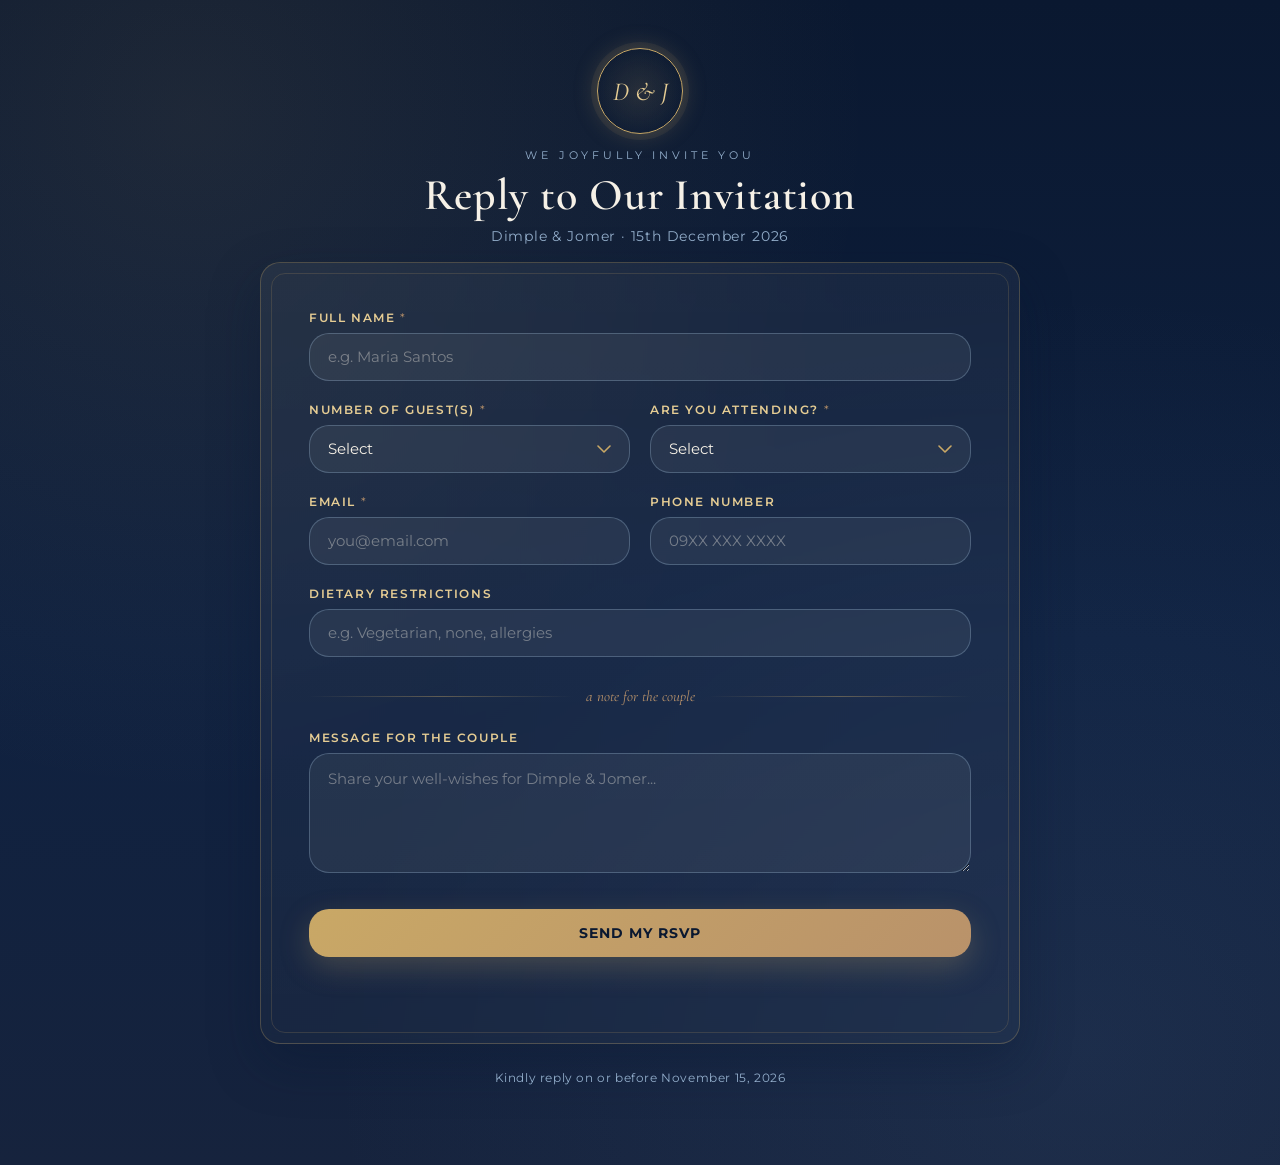
==== rsvp.html @ a014644e "Add files via upload" ====
<!DOCTYPE html>
<html lang="en">
<head>
<meta charset="UTF-8">
<meta name="viewport" content="width=device-width, initial-scale=1.0">
<title>RSVP — Dimple & Jomer</title>
<link rel="preconnect" href="https://fonts.googleapis.com">
<link href="https://fonts.googleapis.com/css2?family=Montserrat:wght@300;400;500;600;700;800&family=Cormorant+Garamond:ital,wght@0,500;0,600;1,500&display=swap" rel="stylesheet">
    <link rel="stylesheet" href="rsvp.css">
</head>
<body>

<div class="decor" id="decor"></div>

<div class="wrap">
  <div class="crest">
    <div class="monogram">D&nbsp;&amp;&nbsp;J</div>
    <div class="eyebrow">We Joyfully Invite You</div>
    <h1>Reply to Our Invitation</h1>
    <div class="sub">Dimple &amp; Jomer · 15th December 2026</div>
  </div>

  <form class="card" id="rsvpForm" novalidate>

    <div class="field">
      <label for="fullName">Full Name <span class="required">*</span></label>
      <input type="text" id="fullName" name="fullName" placeholder="e.g. Maria Santos" required>
    </div>

    <div class="row2">
      <div class="field">
        <label for="numGuests">Number of Guest(s) <span class="required">*</span></label>
        <select id="numGuests" name="numGuests" required>
          <option value="" disabled selected>Select</option>
          <option value="1">1</option>
          <option value="2">2</option>
          <option value="3">3</option>
          <option value="4">4</option>
          <option value="5">5</option>
        </select>
      </div>
      <div class="field">
        <label for="attending">Are you attending? <span class="required">*</span></label>
        <select id="attending" name="attending" required>
          <option value="" disabled selected>Select</option>
          <option value="Yes, I'll be there.">Yes, I'll be there.</option>
          <option value="No, I can't make it.">No, I can't make it.</option>
        </select>
      </div>
    </div>

    <div class="row2">
      <div class="field">
        <label for="email">Email <span class="required">*</span></label>
        <input type="email" id="email" name="email" placeholder="you@email.com" required>
      </div>
      <div class="field">
        <label for="phone">Phone Number</label>
        <input type="tel" id="phone" name="phone" placeholder="09XX XXX XXXX">
      </div>
    </div>

    <div class="field">
      <label for="diet">Dietary Restrictions</label>
      <input type="text" id="diet" name="diet" placeholder="e.g. Vegetarian, none, allergies">
    </div>

    <div class="divider">a note for the couple</div>

    <div class="field">
      <label for="message">Message for the Couple</label>
      <textarea id="message" name="message" placeholder="Share your well-wishes for Dimple & Jomer..."></textarea>
    </div>

    <button type="submit" class="submit-btn" id="submitBtn">Send My RSVP</button>
    <div class="status-msg" id="statusMsg"></div>
  </form>

  <div class="footer-note">Kindly reply on or before November 15, 2026</div>
</div>

<!-- success modal -->
<div class="success-overlay" id="successOverlay">
  <div class="success-box">
    <div class="icon">✦</div>
    <h3>Thank You!</h3>
    <p>Your RSVP has been received with love. We can't wait to celebrate this day with you.</p>
    <button id="closeSuccess">Close</button>
  </div>
</div>
</body>
    <script src="rsvp.js"></script>
</html>
---- rsvp.css ----
:root{
    --navy:#0f2140;
    --navy-deep:#0a1830;
    --blue:#4d6f9c;
    --blue-soft:#93aecb;
    --brown:#7a5a3a;
    --brown-soft:#b9926a;
    --cream:#f6f1e7;
    --cream-dim:#eee6d6;
    --gold:#c9a866;
    --gold-bright:#e6cd94;
    --white:#ffffff;
    --radius:20px;
    --shadow: 0 20px 50px rgba(10,24,48,.35);
  }

  *{box-sizing:border-box;}
  html,body{margin:0;padding:0;}
  body{
    font-family:'Montserrat', Arial, sans-serif;
    background:
      radial-gradient(circle at 15% 10%, rgba(201,168,102,.10), transparent 45%),
      radial-gradient(circle at 85% 90%, rgba(77,111,156,.14), transparent 50%),
      linear-gradient(180deg, var(--navy-deep) 0%, var(--navy) 55%, #16233d 100%);
    min-height:100vh;
    color:var(--cream);
    position:relative;
    overflow-x:hidden;
    padding:48px 16px 80px;
  }

  /* ---------- floating decorative elements ---------- */
  .decor{
    position:fixed; inset:0; pointer-events:none; z-index:0; overflow:hidden;
  }
  .petal, .confetti, .rose{
    position:absolute; top:-8%; opacity:.85; will-change:transform;
    animation:fall linear infinite;
  }
  .petal{
    width:16px;height:16px;
    background:radial-gradient(circle at 30% 30%, #e8b3ac, #c0483f 70%);
    border-radius:0 60% 0 60%;
    filter:drop-shadow(0 2px 4px rgba(0,0,0,.25));
  }
  .confetti{
    width:8px;height:14px;
    background:var(--gold-bright);
    border-radius:2px;
  }
  .rose{
    width:22px;height:22px;
  }
  .rose svg{width:100%;height:100%;}

  @keyframes fall{
    0%{ transform:translateY(-10vh) translateX(0) rotate(0deg); }
    100%{ transform:translateY(110vh) translateX(var(--drift,40px)) rotate(360deg); }
  }
  @keyframes sway{
    0%,100%{ margin-left:0; }
    50%{ margin-left:30px; }
  }

  /* ---------- layout ---------- */
  .wrap{
    max-width:760px;
    margin:0 auto;
    position:relative;
    z-index:2;
  }

  .crest{
    text-align:center;
    margin-bottom:18px;
    opacity:0;
    animation:fadeDown 1s ease forwards;
  }
  .crest .monogram{
    width:86px;height:86px;
    margin:0 auto 14px;
    border-radius:50%;
    border:1.5px solid var(--gold);
    display:flex;align-items:center;justify-content:center;
    font-family:'Cormorant Garamond', serif;
    font-style:italic;
    font-size:26px;
    color:var(--gold-bright);
    background: radial-gradient(circle, rgba(201,168,102,.12), transparent 70%);
    box-shadow:0 0 0 6px rgba(201,168,102,.08), 0 0 25px rgba(201,168,102,.25);
    animation:glow 3.5s ease-in-out infinite;
  }
  @keyframes glow{
    0%,100%{ box-shadow:0 0 0 6px rgba(201,168,102,.08), 0 0 18px rgba(201,168,102,.2); }
    50%{ box-shadow:0 0 0 8px rgba(201,168,102,.14), 0 0 32px rgba(201,168,102,.4); }
  }
  .crest .eyebrow{
    letter-spacing:.35em;
    font-size:11px;
    color:var(--blue-soft);
    text-transform:uppercase;
    margin-bottom:6px;
  }
  .crest h1{
    font-family:'Cormorant Garamond', serif;
    font-weight:600;
    font-size:clamp(30px,5vw,44px);
    margin:0 0 6px;
    color:var(--cream);
    letter-spacing:.02em;
  }
  .crest .sub{
    color:var(--blue-soft);
    font-size:13.5px;
    letter-spacing:.06em;
  }

  @keyframes fadeDown{
    from{opacity:0; transform:translateY(-16px);}
    to{opacity:1; transform:translateY(0);}
  }
  @keyframes fadeUp{
    from{opacity:0; transform:translateY(28px);}
    to{opacity:1; transform:translateY(0);}
  }

  .card{
    background:linear-gradient(180deg, rgba(255,255,255,.05), rgba(255,255,255,.02));
    border:1px solid rgba(201,168,102,.28);
    border-radius:var(--radius);
    padding:clamp(24px,5vw,48px);
    backdrop-filter:blur(6px);
    box-shadow:var(--shadow);
    position:relative;
    opacity:0;
    animation:fadeUp .9s ease .25s forwards;
  }
  .card::before{
    content:"";
    position:absolute; inset:10px;
    border:1px solid rgba(201,168,102,.18);
    border-radius:14px;
    pointer-events:none;
  }

  .field{
    margin-bottom:22px;
    position:relative;
  }
  .field label{
    display:block;
    font-size:11.5px;
    letter-spacing:.14em;
    text-transform:uppercase;
    color:var(--gold-bright);
    margin-bottom:8px;
    font-weight:600;
  }
  .field .required{ color:var(--brown-soft); font-weight:400; }

  input[type="text"],
  input[type="email"],
  input[type="tel"],
  select,
  textarea{
    width:100%;
    background:rgba(246,241,231,.06);
    border:1px solid rgba(147,174,203,.35);
    border-radius:var(--radius);
    padding:14px 18px;
    color:var(--cream);
    font-family:'Montserrat', Arial, sans-serif;
    font-size:14.5px;
    outline:none;
    transition:border-color .25s ease, box-shadow .25s ease, background .25s ease;
  }
  textarea{ resize:vertical; min-height:120px; line-height:1.6; }

  input::placeholder, textarea::placeholder{ color:rgba(246,241,231,.38); }

  input:focus, select:focus, textarea:focus{
    border-color:var(--gold);
    background:rgba(246,241,231,.1);
    box-shadow:0 0 0 3px rgba(201,168,102,.18);
  }

  select{
    appearance:none;
    -webkit-appearance:none;
    background-image:url("data:image/svg+xml;utf8,<svg xmlns='http://www.w3.org/2000/svg' width='14' height='9' viewBox='0 0 14 9'><path d='M1 1l6 6 6-6' stroke='%23c9a866' stroke-width='1.6' fill='none' stroke-linecap='round' stroke-linejoin='round'/></svg>");
    background-repeat:no-repeat;
    background-position:right 18px center;
    padding-right:42px;
    cursor:pointer;
  }
  select option{ background:var(--navy); color:var(--cream); }

  .row2{
    display:grid;
    grid-template-columns:1fr 1fr;
    gap:20px;
  }
  @media (max-width:600px){
    .row2{ grid-template-columns:1fr; }
  }

  .divider{
    display:flex; align-items:center; gap:14px;
    margin:30px 0 26px;
    color:var(--brown-soft);
    font-family:'Cormorant Garamond', serif;
    font-style:italic;
    font-size:15px;
  }
  .divider::before, .divider::after{
    content:""; flex:1; height:1px;
    background:linear-gradient(90deg, transparent, rgba(201,168,102,.4), transparent);
  }

  .submit-btn{
    width:100%;
    margin-top:10px;
    padding:16px 20px;
    border:none;
    border-radius:var(--radius);
    background:linear-gradient(135deg, var(--gold), var(--brown-soft));
    color:var(--navy-deep);
    font-family:'Montserrat', Arial, sans-serif;
    font-weight:700;
    letter-spacing:.08em;
    text-transform:uppercase;
    font-size:13.5px;
    cursor:pointer;
    position:relative;
    overflow:hidden;
    transition:transform .2s ease, box-shadow .2s ease;
    box-shadow:0 10px 30px rgba(201,168,102,.25);
  }
  .submit-btn:hover{ transform:translateY(-2px); box-shadow:0 14px 34px rgba(201,168,102,.4); }
  .submit-btn:active{ transform:translateY(0); }
  .submit-btn:disabled{ opacity:.6; cursor:wait; transform:none; }

  .status-msg{
    margin-top:18px;
    text-align:center;
    font-size:13.5px;
    letter-spacing:.03em;
    min-height:20px;
    opacity:0;
    transition:opacity .35s ease;
  }
  .status-msg.show{ opacity:1; }
  .status-msg.ok{ color:#bfe0b0; }
  .status-msg.err{ color:#e0a6a1; }

  .footer-note{
    text-align:center;
    margin-top:26px;
    font-size:12px;
    color:var(--blue-soft);
    letter-spacing:.05em;
    opacity:0;
    animation:fadeUp .9s ease .5s forwards;
  }

  /* success overlay */
  .success-overlay{
    position:fixed; inset:0; z-index:50;
    background:rgba(10,24,48,.92);
    display:flex; align-items:center; justify-content:center;
    opacity:0; pointer-events:none;
    transition:opacity .4s ease;
    padding:20px;
  }
  .success-overlay.show{ opacity:1; pointer-events:auto; }
  .success-box{
    text-align:center;
    max-width:420px;
    padding:40px 30px;
    border:1px solid rgba(201,168,102,.4);
    border-radius:var(--radius);
    background:linear-gradient(180deg, rgba(255,255,255,.05), rgba(255,255,255,.02));
    transform:scale(.9);
    transition:transform .4s ease;
  }
  .success-overlay.show .success-box{ transform:scale(1); }
  .success-box .icon{
    font-size:38px; margin-bottom:14px; color:var(--gold-bright);
  }
  .success-box h3{
    font-family:'Cormorant Garamond', serif;
    font-size:26px; margin:0 0 10px; color:var(--cream);
  }
  .success-box p{ color:var(--blue-soft); font-size:13.5px; line-height:1.6; margin:0 0 20px;}
  .success-box button{
    background:none; border:1px solid var(--gold); color:var(--gold-bright);
    padding:10px 26px; border-radius:var(--radius); cursor:pointer;
    letter-spacing:.08em; font-size:12px; text-transform:uppercase;
    font-family:'Montserrat', Arial, sans-serif;
    transition:background .2s ease;
  }
  .success-box button:hover{ background:rgba(201,168,102,.15); }
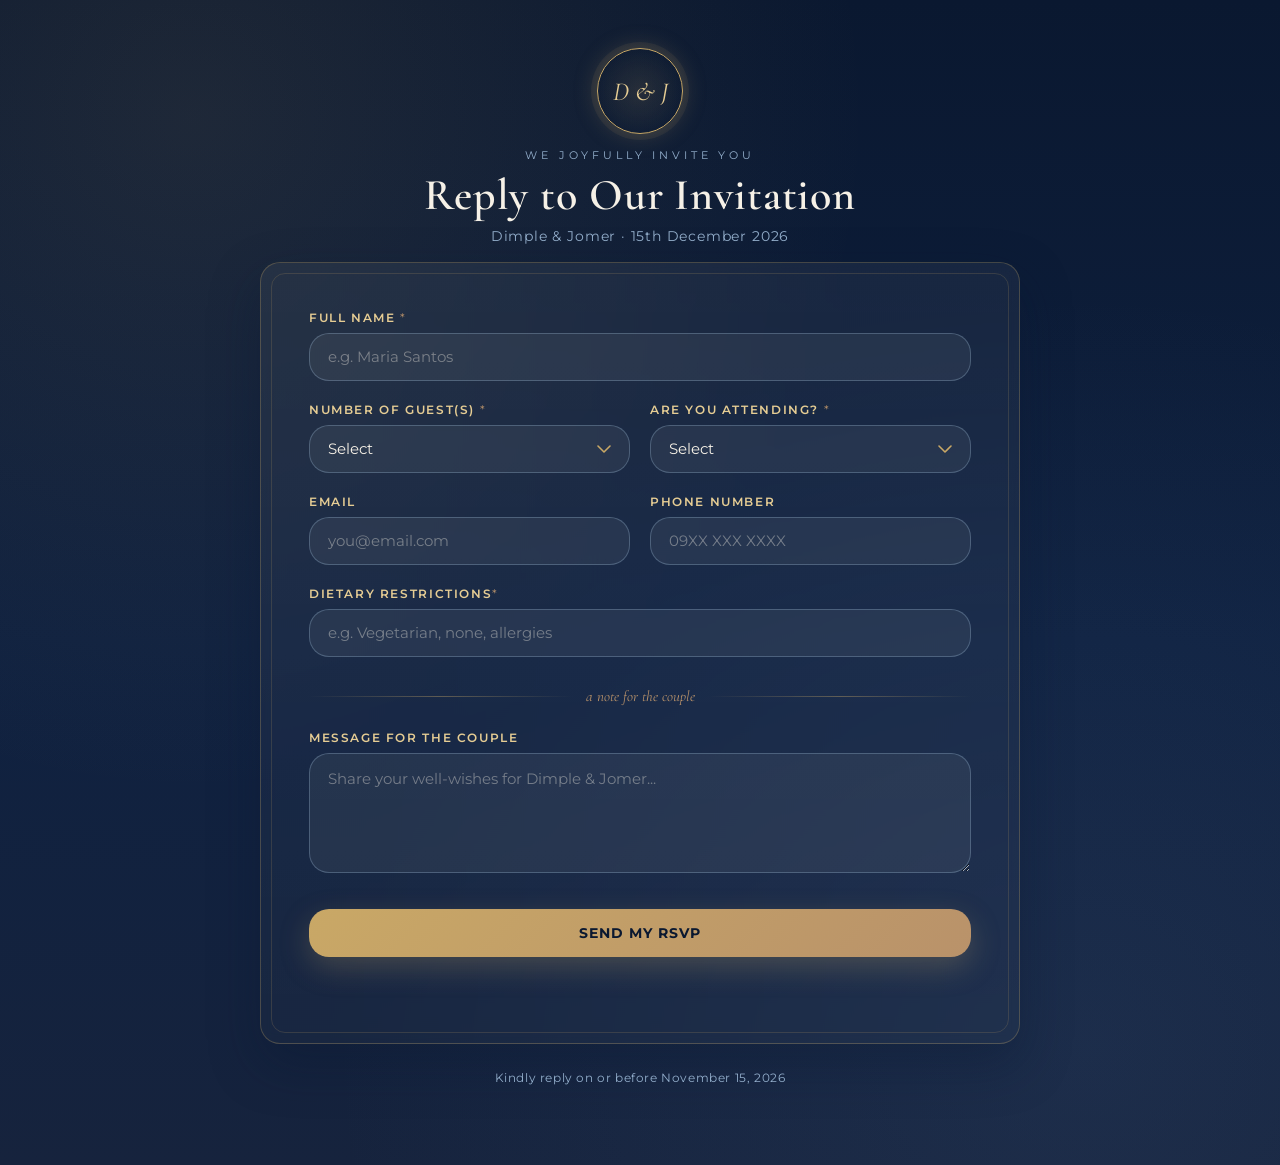
==== commit 986f2d9e: "Add files via upload" ====
--- a/rsvp.html
+++ b/rsvp.html
@@ -51,8 +51,8 @@
 
     <div class="row2">
       <div class="field">
-        <label for="email">Email <span class="required">*</span></label>
-        <input type="email" id="email" name="email" placeholder="you@email.com" required>
+        <label for="email">Email</label>
+        <input type="email" id="email" name="email" placeholder="you@email.com">
       </div>
       <div class="field">
         <label for="phone">Phone Number</label>
@@ -61,8 +61,8 @@
     </div>
 
     <div class="field">
-      <label for="diet">Dietary Restrictions</label>
-      <input type="text" id="diet" name="diet" placeholder="e.g. Vegetarian, none, allergies">
+      <label for="diet">Dietary Restrictions<span class="required">*</span></label>
+      <input type="text" id="diet" name="diet" placeholder="e.g. Vegetarian, none, allergies" required>
     </div>
 
     <div class="divider">a note for the couple</div>
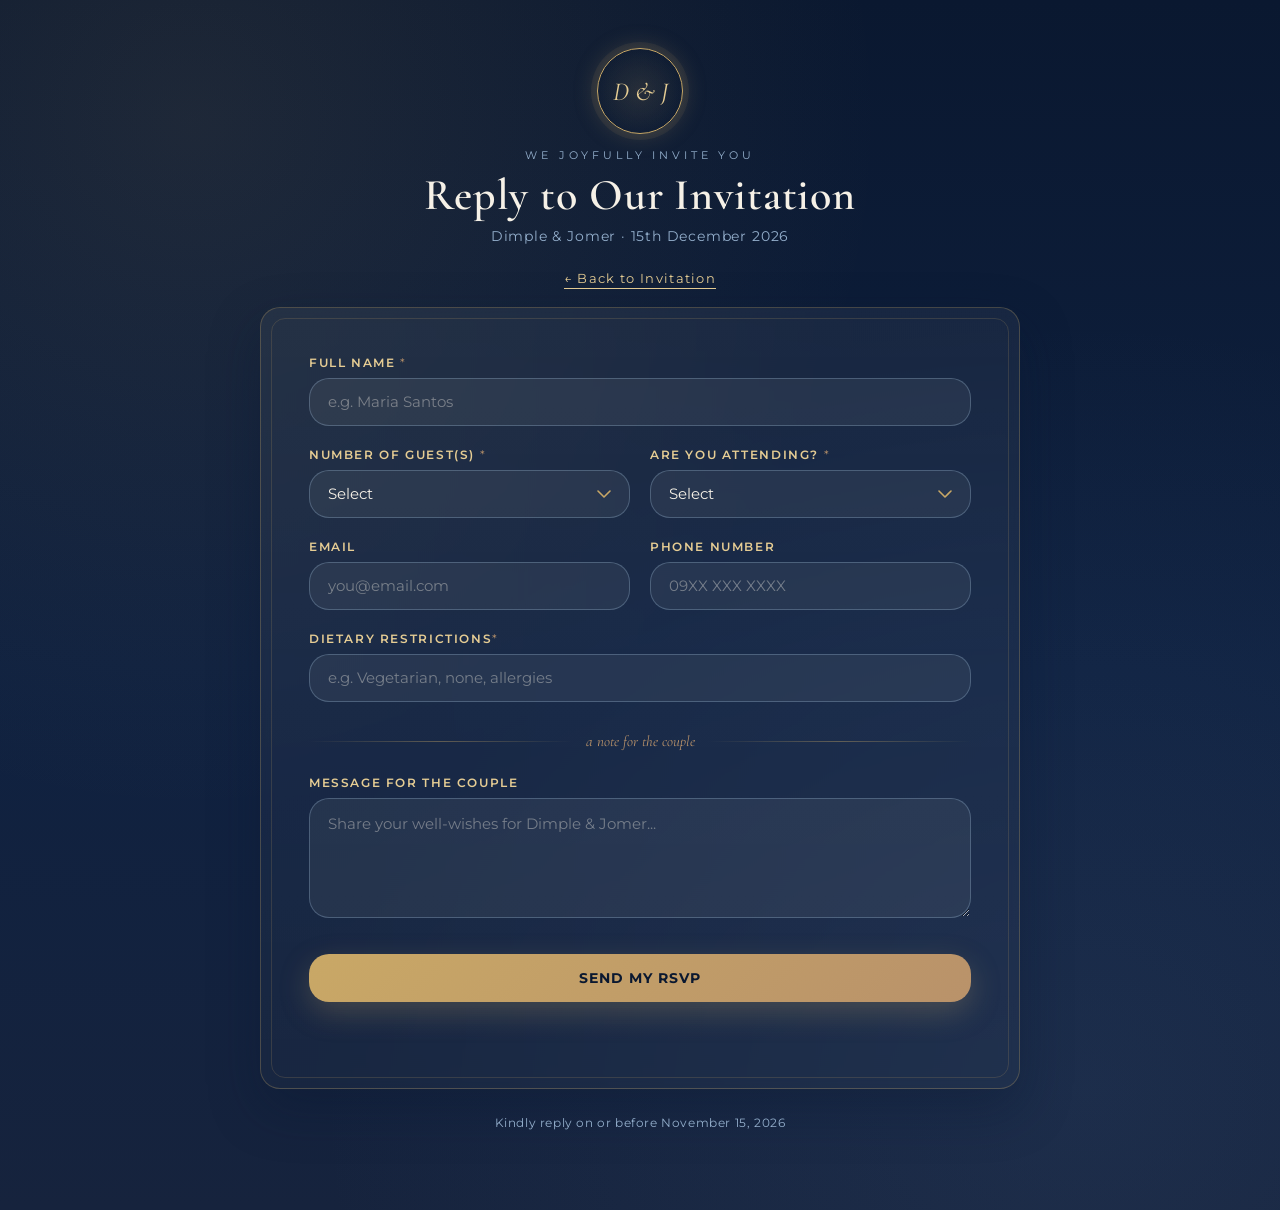
==== commit 6bf36644: "Add files via upload" ====
--- a/rsvp.html
+++ b/rsvp.html
@@ -18,6 +18,7 @@
     <div class="eyebrow">We Joyfully Invite You</div>
     <h1>Reply to Our Invitation</h1>
     <div class="sub">Dimple &amp; Jomer · 15th December 2026</div>
+    <a class="back-link" href="index.html">&larr; Back to Invitation</a>
   </div>
 
   <form class="card" id="rsvpForm" novalidate>
--- a/rsvp.css
+++ b/rsvp.css
@@ -299,4 +299,9 @@
     font-family:'Montserrat', Arial, sans-serif;
     transition:background .2s ease;
   }
-  .success-box button:hover{ background:rgba(201,168,102,.15); }+  .success-box button:hover{ background:rgba(201,168,102,.15); }
+
+  .back-link{
+  display:inline-block;margin-top:26px;color:var(--gold-bright);text-decoration:none;
+  font-size:.82rem;letter-spacing:.1em;border-bottom:1px solid var(--gold-bright);padding-bottom:2px;
+}
